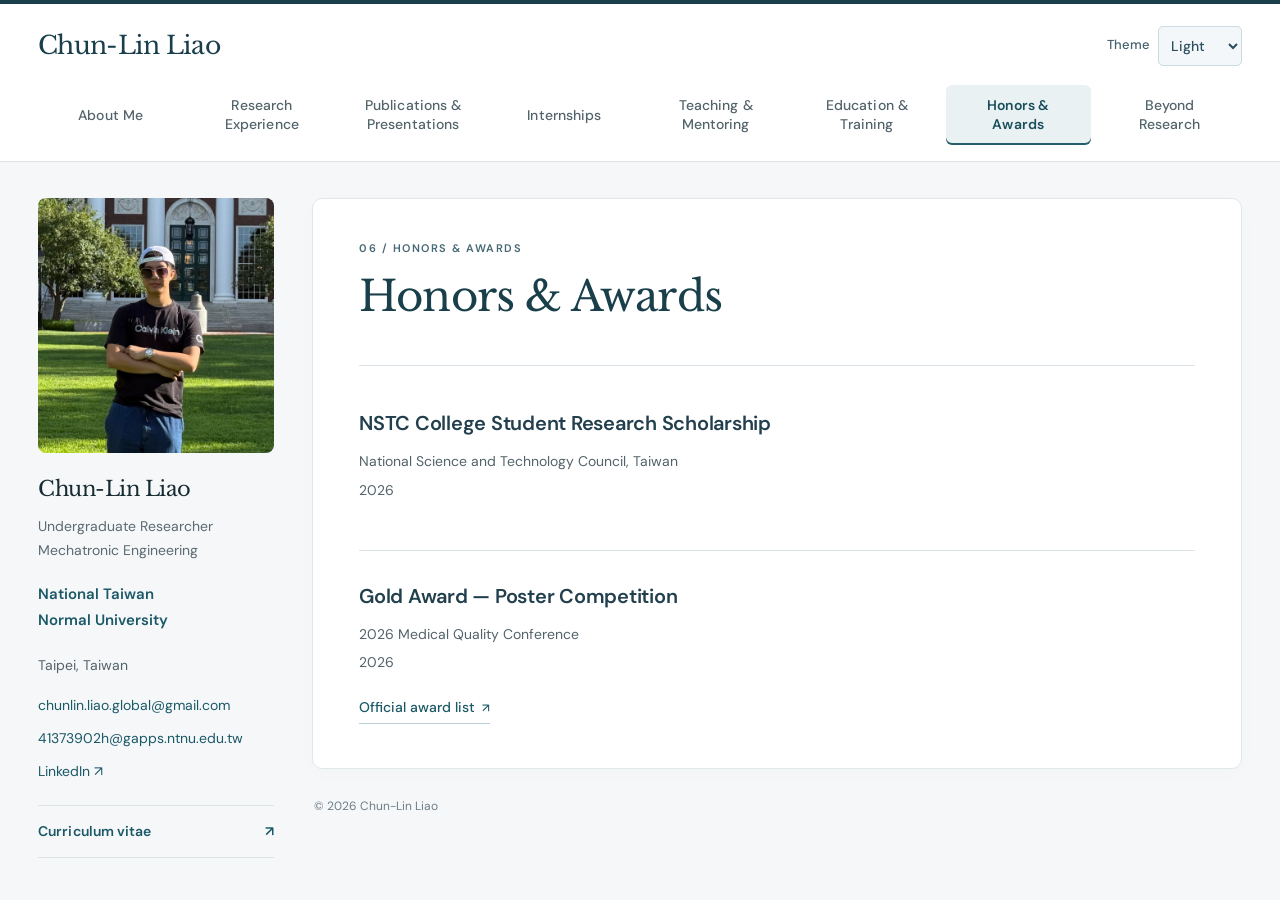
==== awards.html @ 283748c4 "Add four-photo Live Band gallery to Beyond Research" ====
<!doctype html><html lang="en"><head><meta charset="utf-8"><meta name="viewport" content="width=device-width, initial-scale=1"><meta name="description" content="Chun-Lin Liao — NTNU undergraduate researcher in trustworthy agentic AI, evidence-grounded decision systems, and Edge AI. Research, publications, teaching, and experience."><meta name="theme-color" content="#193f4a"><title>Honors & Awards | Chun-Lin Liao</title><link rel="icon" href="assets/favicon.svg" type="image/svg+xml"><link rel="stylesheet" href="assets/style.css"><link rel="stylesheet" href="assets/refinements.css"><link rel="stylesheet" href="assets/themes.css?v=6"><link rel="stylesheet" href="assets/navigation.css?v=9"><link rel="stylesheet" href="assets/polish.css?v=7"><script src="assets/theme.js?v=6"></script></head><body class="portfolio page-awards"><a class="skip-link" href="#main">Skip to content</a><header class="masthead"><div class="masthead-inner"><a class="wordmark" href="index.html">Chun-Lin Liao</a><button class="menu-toggle" type="button" aria-expanded="false" aria-controls="main-navigation">Menu <span aria-hidden="true">☰</span></button><nav id="main-navigation" aria-label="Main navigation"><a href="index.html">About Me</a><a href="research.html">Research<br>Experience</a><a href="papers.html">Publications &amp;<br>Presentations</a><a href="experience.html">Internships</a><a href="teaching.html">Teaching &amp;<br>Mentoring</a><a href="education.html">Education &amp;<br>Training</a><a href="awards.html" class="active" aria-current="page">Honors &amp;<br>Awards</a><a href="beyond-research.html">Beyond<br>Research</a></nav><label class="theme-control"><span>Theme</span><select aria-label="Color theme" data-theme-picker><option value="light">Light</option><option value="dark">Dark</option></select></label></div></header><div class="layout"><aside class="profile"><div class="portrait-frame"><img class="portrait" src="assets/profile.jpg" alt="Chun-Lin Liao outdoors in front of a university building" width="256" height="260"></div><div class="profile-text"><a class="profile-name" href="index.html">Chun-Lin Liao</a><p>Undergraduate Researcher<br>Mechatronic Engineering</p><p class="affiliation"><a href="https://en.ntnu.edu.tw/aboutus.php" target="_blank" rel="noopener noreferrer">National Taiwan<br>Normal University</a></p><div class="profile-meta"><span>Taipei, Taiwan</span></div><div class="profile-contact"><a href="mailto:chunlin.liao.global@gmail.com">chunlin.liao.global@gmail.com</a><a href="mailto:41373902h@gapps.ntnu.edu.tw">41373902h@gapps.ntnu.edu.tw</a><a href="https://www.linkedin.com/in/chun-lin-liao-755b65386/" target="_blank" rel="noopener noreferrer">LinkedIn ↗</a></div></div><a class="cv-link" href="cv.html" target="_blank">Curriculum vitae <span aria-hidden="true">↗</span></a></aside><main id="main"><div class="reading-pane"><section id="awards" class="topic-section"><div class="page-heading"><p class="eyebrow">06 / HONORS & AWARDS</p><h1>Honors & Awards</h1></div><article class="entry"><div class="entry-top"><h3>NSTC College Student Research Scholarship</h3></div><div class="meta"><span class="meta-line">National Science and Technology Council, Taiwan</span><span class="meta-line date-line">2026</span></div></article><article class="entry"><div class="entry-top"><h3>Gold Award — Poster Competition</h3></div><div class="meta"><span class="meta-line date-line">2026 Medical Quality Conference</span><span class="meta-line date-line">2026</span></div><div class="links"><a href="https://www.6sigmai.org/general-6-1" target="_blank" rel="noopener noreferrer">Official award list <span aria-hidden="true">↗</span></a></div></article></section></div><footer><span>© 2026 Chun-Lin Liao</span></footer></main></div><script src="assets/site.js?v=2"></script></body></html>
---- assets/style.css ----
@import url('https://fonts.googleapis.com/css2?family=DM+Sans:wght@400;500;600;700&family=Libre+Baskerville:wght@400;700&display=swap');
:root{--ink:#182c34;--muted:#53636a;--accent:#1b5967;--line:#dce4e7;--surface:#f2f6f7;--serif:'Libre Baskerville',Georgia,serif;--sans:'DM Sans',Arial,sans-serif}*{box-sizing:border-box}html{scroll-behavior:smooth;scroll-padding-top:105px}body{margin:0;background:#fff;color:var(--ink);font:16px/1.75 var(--sans)}a{color:var(--accent);text-decoration:none}a:hover{text-decoration:underline;text-underline-offset:4px}a:focus-visible,summary:focus-visible,button:focus-visible{outline:3px solid #bd682f;outline-offset:5px}p{margin:0 0 18px}strong{font-weight:600}.masthead{min-height:83px;display:flex;align-items:center;justify-content:space-between;gap:34px;padding:18px max(5vw,24px);border-top:5px solid #193f4a;border-bottom:1px solid var(--line);position:sticky;top:0;background:#fffffffa;z-index:10}.wordmark{font-weight:700;letter-spacing:1.5px;font-size:19px;color:var(--ink);white-space:nowrap}.wordmark span{color:#83999f;margin:0 6px}nav{display:flex;gap:25px;flex-wrap:wrap}nav a{font-size:14px;color:var(--muted);font-weight:500}nav a:hover,nav a.active{color:var(--accent);text-decoration:underline;text-underline-offset:8px}.layout{max-width:1320px;margin:auto;padding:57px 5vw 0;display:grid;grid-template-columns:245px minmax(0,1fr);gap:70px}.profile{align-self:start;position:sticky;top:119px}.portrait{display:block;width:100%;height:252px;object-fit:cover;object-position:46% 68%;border-radius:3px;margin-bottom:23px}.profile-name{font:700 23px/1.4 var(--serif);color:var(--ink)}.profile p{font-size:14px;line-height:1.7;margin:10px 0}.profile .affiliation{font-weight:600;font-size:15px;margin-top:20px}.profile-meta{font-size:13px;color:var(--muted);display:grid;gap:3px;margin:19px 0}.profile-contact{display:grid;gap:8px;font-size:12px;overflow-wrap:anywhere}.cv-link{display:flex;justify-content:space-between;border-top:1px solid var(--line);border-bottom:1px solid var(--line);padding:13px 0;margin-top:24px;font-size:14px;font-weight:600}.profile .updated{font-size:12px;color:#65767d;margin-top:18px}.intro{padding:7px 0 55px}.eyebrow{font-size:12px;font-weight:700;letter-spacing:2px;color:var(--accent);margin-bottom:20px}h1{font:400 clamp(36px,4vw,51px)/1.25 var(--serif);letter-spacing:-1.6px;margin:0 0 25px}.lead{font:400 clamp(22px,2.3vw,30px)/1.6 var(--serif);color:var(--accent);margin-bottom:26px}.intro>p:not(.lead):not(.eyebrow){max-width:790px;color:#3f535d}.topic-list{display:flex;gap:8px;flex-wrap:wrap;margin:25px 0 30px}.topic-list span{font-size:13px;border:1px solid #ccdadd;border-radius:3px;padding:4px 10px;color:#325562}.intro-links{display:flex;gap:25px;align-items:center;flex-wrap:wrap}.button{background:#193f4a;color:white;display:inline-flex;gap:22px;padding:11px 20px;border-radius:3px;font-size:14px}.button:hover{background:#245b68;text-decoration:none}.text-button{font-size:14px;font-weight:600}.section{border-top:1px solid var(--line);padding:37px 0 40px}.section-heading{display:flex;gap:17px;align-items:baseline;margin-bottom:26px}.section-heading>span{font-size:12px;color:#668088;letter-spacing:1px}.section-heading h2{font:400 26px/1.5 var(--serif);margin:0;letter-spacing:-.5px}.entry{padding:21px 0;border-bottom:1px solid #e8eef0}.entry:last-child{border:0;padding-bottom:0}.entry-top{display:flex;flex-direction:column;align-items:flex-start;gap:8px}.entry h3{font:600 18px/1.55 var(--sans);margin:0;max-width:850px}.entry .tag{order:-1;font-size:12px;font-weight:600;line-height:1.5;letter-spacing:.15px;color:#215d69;background:#eaf2f4;border-radius:3px;padding:3px 8px}.meta{font-size:14px;color:var(--muted);line-height:1.75;margin:10px 0 13px}.meta strong{color:#354c56}.entry p:last-child{margin-bottom:0}.entry ul{padding-left:20px;margin:13px 0 10px}.entry li{padding-left:3px;margin-bottom:10px;color:#3d515a}.links{display:flex;flex-wrap:wrap;gap:11px 24px;margin-top:17px;font-size:14px;font-weight:600}.links span{font-size:12px;margin-left:3px}.paper-note{font-size:14px;color:#596b73}.group-title{font-size:14px;font-weight:700;letter-spacing:.5px;text-transform:uppercase;color:var(--accent);margin:30px 0 4px}.group-title:first-of-type{margin-top:0}details{margin-top:14px;background:#f4f7f8;border-radius:3px;padding:11px 15px}summary{cursor:pointer;font-size:14px;font-weight:600;color:var(--accent)}details[open] summary{margin-bottom:14px}details ul{font-size:15px;line-height:1.8}.small-facts{font-size:14px;color:var(--accent)}.table-wrap{overflow-x:auto;margin-top:20px}table{border-collapse:collapse;width:100%;font-size:14px;line-height:1.6}caption{text-align:left;color:var(--muted);font-size:13px;margin-bottom:9px}th,td{text-align:left;padding:13px 14px;border-bottom:1px solid var(--line)}th{background:var(--surface);font-weight:600}td:first-child{color:var(--muted)}.skills{display:grid;grid-template-columns:1fr 1fr;gap:20px 28px;margin:22px 0 0}.skills dt{font-size:14px;font-weight:700}.skills dd{margin:6px 0 0;color:var(--muted);font-size:15px}.activities{list-style:none;padding:0}.activities li{display:grid;grid-template-columns:120px 1fr;gap:18px;padding:17px 0;border-bottom:1px solid var(--line)}.activity-date{font-size:13px;color:var(--muted)}.activities strong{font-size:15px}.activities p{font-size:14px;color:var(--muted);margin:4px 0 0}.contact-section{margin-top:10px;padding:30px;background:var(--surface);border-left:3px solid #215d69}.contact-section h2{font:400 25px var(--serif);margin:0 0 14px}.contact-section .eyebrow{margin-bottom:13px}.contact-links{display:flex;flex-direction:column;gap:7px;overflow-wrap:anywhere;font-size:15px}footer{display:flex;justify-content:space-between;gap:20px;padding:40px 0;font-size:12px;color:var(--muted)}.skip-link{position:absolute;top:-100px;left:15px;background:white;padding:10px;z-index:20}.skip-link:focus{top:10px}.cv-page{background:#eef2f4}.cv-toolbar{max-width:970px;margin:25px auto;display:flex;justify-content:space-between;padding:0 22px;gap:20px}.cv-toolbar button{background:#193f4a;color:white;border:0;border-radius:3px;padding:12px 18px;font:500 14px var(--sans);cursor:pointer}.cv-document{max-width:970px;margin:0 auto 50px;background:#fff;padding:55px 65px}.cv-contact{display:flex;flex-wrap:wrap;gap:4px 20px;font-size:14px;margin-bottom:28px}.cv-document>.section{padding:30px 0}.cv-document .section-heading>span{display:none}.cv-document .section-heading h2{font-size:24px}.cv-document .entry h3{font-size:17px}.cv-document h1{font-size:36px}.cv-document .entry{break-inside:avoid}.cv-document details{background:transparent;padding:0}.cv-document summary{display:none}
@media(min-width:1500px){.layout{padding-left:45px;padding-right:45px}}
@media(max-width:1100px){.layout{gap:38px;grid-template-columns:220px minmax(0,1fr)}nav{gap:14px}.masthead{padding:16px 4vw}.portrait{height:233px}}
@media(max-width:800px){.masthead{position:relative;display:block;padding:18px 22px}nav{margin-top:16px;gap:9px 19px}nav a{font-size:13px}.layout{display:block;padding:30px 23px 0}.profile{position:static;display:grid;grid-template-columns:150px 1fr;gap:0 23px;padding-bottom:28px;border-bottom:1px solid var(--line)}.portrait{width:150px;height:185px;margin:0}.profile-name{font-size:21px}.profile p{margin:7px 0}.profile .affiliation{margin-top:10px}.profile-meta{margin:10px 0}.profile-contact{font-size:12px}.cv-link{grid-column:1/-1;margin-top:20px}.profile .updated{grid-column:1/-1;margin:8px 0 0}.intro{padding:36px 0 38px}h1{font-size:38px}.lead{font-size:25px}.section{padding-top:27px}.section-heading h2{font-size:24px}.entry h3{font-size:17px}.activities li{grid-template-columns:100px 1fr;gap:12px}.skills{grid-template-columns:1fr}.contact-section{padding:24px}footer{flex-direction:column;gap:6px}.cv-document{padding:30px 22px}.cv-document h1{font-size:31px}.cv-toolbar{align-items:center;font-size:14px}}
@media(max-width:410px){.profile{grid-template-columns:115px 1fr;gap:0 16px}.portrait{width:115px;height:155px}.profile-name{font-size:18px}.profile-contact{font-size:12px}.profile-meta{font-size:12px}.layout{padding-left:18px;padding-right:18px}.activities li{grid-template-columns:1fr;gap:3px}.intro-links{gap:17px}.topic-list span{font-size:12px}.section-heading{gap:11px}.section-heading h2{font-size:22px}}
@media(prefers-reduced-motion:reduce){html{scroll-behavior:auto}}
@media print{@page{size:A4;margin:17mm}body,.cv-page{background:white;font:10pt/1.5 Arial,sans-serif;color:#111}.cv-toolbar,.masthead,.profile,.skip-link,.intro-links,summary{display:none!important}.layout{display:block;padding:0}.cv-document{max-width:none;margin:0;padding:0}.cv-document h1{font-size:25pt}.section{padding:16px 0!important}.section-heading{margin-bottom:8px}.section-heading h2{font-size:16pt!important}.entry{padding:11px 0;break-inside:avoid}.entry h3{font-size:11pt!important}.meta,.paper-note,.entry .tag,.links,.small-facts,.activities strong,.activities p,.skills dd,table,.cv-contact{font-size:9pt}.entry ul,details ul{font-size:10pt}details{padding:0;background:none}.entry li{margin-bottom:5px}.tag{background:none!important;padding:0!important}.group-title{font-size:10pt}.links{margin-top:6px}.section-heading,.group-title{break-after:avoid}footer{padding:15px 0}.contact-section{background:none}a{color:#164a60}.activities li{padding:8px 0}}
---- assets/refinements.css ----
/* Shared academic page system */
.portfolio{background:#f5f7f9;color:#233841}
.portfolio .masthead{border-top:4px solid #193f4a;padding:0 38px;background:#fff;min-height:94px}
.masthead-inner{max-width:1296px;width:100%;margin:auto;display:flex;justify-content:space-between;align-items:center;gap:34px}
.portfolio .wordmark{font:400 23px/1.4 var(--serif);letter-spacing:-.7px;color:#193f4a;padding:21px 0}
.portfolio nav{gap:5px;align-self:stretch;align-items:center}
.portfolio nav a{font-size:14px;padding:12px 11px;color:#52636a;border-radius:4px;white-space:nowrap;transition:background-color .15s,color .15s}
.portfolio nav a:hover{background:#f0f5f6;text-decoration:none;color:#193f4a}
.portfolio nav a.active{color:#194e5b;background:#eaf1f3;font-weight:700;box-shadow:inset 0 -2px #275e6c;text-decoration:none}
.portfolio .layout{display:grid;max-width:1372px;padding:46px 38px 0;grid-template-columns:236px minmax(0,1fr);gap:43px}
.portfolio .profile{display:block;top:130px;padding:0 0 24px}
.portfolio .portrait{width:100%;height:247px;border-radius:6px;margin-bottom:24px;box-shadow:0 3px 14px #193f4a12;border:1px solid #dbe4e7}
.portfolio .profile-name{font-size:21px;font-weight:400;letter-spacing:-.5px}
.portfolio .profile p{font-size:14px;color:#5a6b72;line-height:1.7}
.portfolio .profile .affiliation{color:#2e4a55;font-size:15px;font-weight:600}
.portfolio .profile-meta{margin:20px 0 16px;font-size:14px}
.portfolio .profile-contact{gap:9px;font-size:14px;line-height:1.6;overflow-wrap:anywhere}
.portfolio .cv-link{margin-top:22px;font-size:14px;letter-spacing:.1px}
.portfolio .profile .updated{font-size:12px;color:#6b7d84}
.reading-pane{background:#fff;border:1px solid #e0e7eb;border-radius:8px;padding:39px 44px 43px;box-shadow:0 5px 24px #193f4a04;min-height:400px}
.portfolio .intro{padding:0}
.portfolio .eyebrow{font-size:12px;letter-spacing:1.8px;color:#456774;margin-bottom:20px;font-weight:600}
.portfolio h1{font-size:clamp(32px,3.5vw,46px);line-height:1.35;letter-spacing:-1.5px;margin-bottom:24px;color:#193f4a}
.portfolio .lead{font-size:clamp(23px,2.25vw,30px);line-height:1.6;color:#416575;margin:5px 0 29px}
.portfolio .intro>p:not(.lead):not(.eyebrow){font-size:16px;line-height:1.9;color:#40565f;margin-bottom:22px}
.portfolio .topic-list{margin:27px 0 32px;gap:8px}
.portfolio .topic-list span{font-size:14px;line-height:1.6;padding:6px 11px;border-radius:4px;border:1px solid #d9e4e8;background:#f7fafb;color:#365c6a}
.portfolio .button{padding:12px 19px;border-radius:4px;font-weight:500}
.portfolio .intro-links{gap:23px}
.portfolio .contact-section{margin-top:24px;background:#ecf2f4;border:1px solid #dae5e9;border-left:3px solid #3b6c79;border-radius:5px;padding:25px 29px}
.portfolio .contact-section h2{font-size:24px;color:#244a59}
.portfolio .contact-section p:not(.eyebrow){font-size:15px;color:#566b74}
.portfolio .contact-links{font-size:14px;display:flex;flex-direction:row;flex-wrap:wrap;gap:9px 23px}
.page-heading{border-bottom:1px solid #dae3e7;padding-bottom:26px;margin-bottom:6px}
.page-heading h1{font-size:clamp(29px,3vw,39px);margin-bottom:0;line-height:1.4}
.page-heading .eyebrow{margin-bottom:14px}
.topic-section>.entry{padding:26px 0}
.topic-section>.entry:last-child{padding-bottom:0}
.portfolio .entry h3{font-size:19px;line-height:1.6;font-weight:600;letter-spacing:-.2px;color:#223f4d}
.portfolio .meta{font-size:14px;line-height:1.8;color:#657680;margin-top:10px;margin-bottom:14px}
.portfolio .entry p,.portfolio .entry li{line-height:1.85}
.portfolio .entry .tag{font-size:13px;background:#edf4f5;color:#2b6170;letter-spacing:.1px;padding:4px 9px;margin-bottom:3px}
.portfolio .group-title{font-size:13px;letter-spacing:1px;color:#4b7180;margin:31px 0 8px;padding-bottom:10px;border-bottom:1px solid #e1e9ec;line-height:1.7}
.portfolio details{margin-top:18px;padding:13px 17px;background:#f5f8fa;border:1px solid #e1e9ed;border-radius:5px}
.portfolio summary{font-size:14px;font-weight:500;line-height:1.7}
.portfolio details[open] summary{padding-bottom:12px;border-bottom:1px solid #e0e8ed}
.portfolio .links{gap:10px 19px}
.portfolio .links a{font-size:14px;font-weight:500;padding:4px 0;border-bottom:1px solid #bccfd6;line-height:1.6}
.portfolio .links a:hover{border-color:#193f4a;text-decoration:none}
.portfolio .table-wrap{border:1px solid #e0e8ed;border-radius:5px;overflow:auto}
.portfolio table{font-size:14px;min-width:450px}
.portfolio caption{padding:11px 14px;margin:0;font-size:13px;background:#f6f9fa}
.portfolio th{background:#edf3f5;color:#365664}
.portfolio th,.portfolio td{padding:12px 14px}
.portfolio tbody tr:last-child td{border:0}
.portfolio .skills{gap:14px;margin:19px 0 0}
.portfolio .skills>div{padding:17px 19px;border:1px solid #dfe8ec;border-radius:5px;background:#f7fafb}
.portfolio .skills dt{font-size:14px;color:#315967}
.portfolio .skills dd{font-size:15px;line-height:1.7}
.portfolio .activities li{padding:20px 0;grid-template-columns:110px 1fr}
.portfolio .activities strong{font-size:16px;font-weight:500;line-height:1.7}
.portfolio .activities p{line-height:1.8;margin-top:5px}
.portfolio footer{padding:27px 2px 35px;font-size:12px;color:#6d7e86;align-items:baseline}
@media(min-width:1450px){.portfolio .layout{padding-left:38px;padding-right:38px}}
@media(max-width:1200px){.portfolio .masthead{position:relative;padding:0 30px}.masthead-inner{display:block}.portfolio .wordmark{display:inline-block;padding:19px 0 8px}.portfolio nav{padding:0 0 16px;gap:6px}.portfolio nav a{padding:8px 13px}.portfolio .layout{padding:30px 30px 0;gap:30px;grid-template-columns:215px minmax(0,1fr)}.reading-pane{padding:31px}.portfolio .profile{top:30px}.portfolio .portrait{height:229px}.portfolio .profile-contact{font-size:14px}}
@media(max-width:850px){.portfolio .layout{grid-template-columns:185px minmax(0,1fr);gap:22px;padding:25px 24px 0}.portfolio .portrait{height:205px}.reading-pane{padding:27px}.portfolio .profile-name{font-size:20px}.portfolio .entry h3{font-size:18px}.portfolio footer{flex-direction:column;gap:5px}.portfolio .skills{grid-template-columns:1fr}}
@media(max-width:700px){.portfolio .masthead{padding:0 20px}.portfolio .wordmark{font-size:23px;padding:18px 0 10px}.portfolio nav{display:grid;grid-template-columns:repeat(4,minmax(0,1fr));gap:5px;padding-bottom:15px}.portfolio nav a{white-space:normal;text-align:center;font-size:14px;line-height:1.5;padding:9px 3px;height:100%;display:flex;align-items:center;justify-content:center}.portfolio .layout{display:flex;flex-direction:column;padding:23px 18px 0;gap:23px}.portfolio .profile{display:grid;grid-template-columns:115px minmax(0,1fr);gap:0 20px;width:100%;padding-bottom:0;border-bottom:0;position:static}.portfolio .portrait{width:115px;height:160px;margin:0;border-radius:5px}.portfolio .profile-name{font-size:22px}.portfolio .profile p{font-size:14px;margin:8px 0}.portfolio .profile .affiliation{margin:10px 0;font-size:14px}.portfolio .profile-meta{font-size:14px;margin:10px 0}.portfolio .profile-contact{grid-column:1/-1;font-size:14px;gap:7px}.portfolio .cv-link{grid-column:1/-1;margin-top:17px}.portfolio .profile .updated{grid-column:1/-1;font-size:12px;margin:6px 0 0}.reading-pane{padding:26px 23px;border-radius:6px;min-height:0}.portfolio .intro{padding:0}.portfolio h1{font-size:35px;letter-spacing:-1px}.portfolio .lead{font-size:24px;line-height:1.65}.portfolio .eyebrow{font-size:12px;letter-spacing:1.3px}.portfolio .intro>p:not(.lead):not(.eyebrow){font-size:16px;line-height:1.85}.portfolio .topic-list{gap:7px}.portfolio .topic-list span{font-size:13px}.portfolio .intro-links{gap:16px}.portfolio .contact-section{padding:23px;margin-top:20px}.portfolio .contact-links{flex-direction:column;gap:8px}.page-heading{padding-bottom:23px}.page-heading h1{font-size:30px}.portfolio .group-title{font-size:13px}.portfolio .entry h3{font-size:18px}.portfolio .entry li{padding-left:0}.portfolio details{padding:12px}.portfolio .activities li{grid-template-columns:1fr;gap:5px}.portfolio .activity-date{font-size:13px}.portfolio:not(.page-about) .profile{grid-template-columns:66px minmax(0,1fr);align-items:center;gap:0 15px}.portfolio:not(.page-about) .portrait{width:66px;height:80px}.portfolio:not(.page-about) .profile-name{font-size:21px}.portfolio:not(.page-about) .profile .affiliation,.portfolio:not(.page-about) .profile-meta,.portfolio:not(.page-about) .profile-contact,.portfolio:not(.page-about) .profile .updated{display:none}.portfolio:not(.page-about) .profile .cv-link{margin-top:12px;padding:9px 0}.portfolio:not(.page-about) .profile-text>p{font-size:13px;margin:5px 0}}
@media(max-width:380px){.portfolio .layout{padding-left:13px;padding-right:13px}.reading-pane{padding:23px 19px}.portfolio .profile{grid-template-columns:90px minmax(0,1fr);gap:0 14px}.portfolio .portrait{width:90px;height:145px}.portfolio .profile-name{font-size:20px}.portfolio .masthead{padding:0 14px}.portfolio nav a{font-size:13px}.portfolio h1{font-size:32px}}
@media print{.portfolio{background:#fff}.reading-pane{padding:0;border:0;box-shadow:none}.portfolio .layout{display:block;padding:0}.portfolio .page-heading h1{font-size:23pt}.portfolio .entry h3{font-size:12pt}.portfolio .contact-section{background:white}.portfolio .profile{display:none}}
---- assets/themes.css ----
.masthead-inner{display:grid;grid-template-columns:auto minmax(0,1fr) auto;gap:20px}
.masthead-inner nav{justify-content:center}
.theme-control{display:flex;align-items:center;gap:8px;justify-self:end;white-space:nowrap;font:500 13px/1.6 var(--sans);color:#45616e}
.theme-control select{font:500 14px var(--sans);min-width:84px;max-width:110px;padding:9px 8px;color:#2c4e5c;background:#f3f7f9;border:1px solid #cddbe2;border-radius:5px;cursor:pointer}
.theme-control select:focus-visible{outline:3px solid #bc7946;outline-offset:3px}
.cv-toolbar{align-items:center;flex-wrap:wrap}.cv-toolbar .theme-control{margin-left:auto}
html[data-theme="dark"]{color-scheme:dark;--ink:#e2ebf1;--muted:#aabcc7;--accent:#9ad2e3;--line:#354958;--surface:#233744}
html[data-theme="dark"] body,html[data-theme="dark"] .portfolio,html[data-theme="dark"] .cv-page{background:#101b24;color:#d9e5eb}
html[data-theme="dark"] .portfolio .masthead{background:#15232e;border-top-color:#70afc2;border-bottom-color:#344754}
html[data-theme="dark"] .reading-pane,html[data-theme="dark"] .cv-document{background:#182936;border-color:#314754;box-shadow:0 5px 24px #00000012}
html[data-theme="dark"] .portfolio .wordmark,html[data-theme="dark"] .profile-name,html[data-theme="dark"] .portfolio h1,html[data-theme="dark"] .portfolio .entry h3,html[data-theme="dark"] .portfolio .section-heading h2,html[data-theme="dark"] .portfolio .contact-section h2{color:#e2edf2}
html[data-theme="dark"] .portfolio .lead,html[data-theme="dark"] .portfolio .eyebrow,html[data-theme="dark"] .portfolio .skills dt,html[data-theme="dark"] .portfolio .group-title{color:#a5d0dd}
html[data-theme="dark"] .portfolio .intro>p:not(.lead):not(.eyebrow),html[data-theme="dark"] .portfolio .entry li,html[data-theme="dark"] .portfolio .profile p,html[data-theme="dark"] .portfolio .profile .affiliation,html[data-theme="dark"] .meta strong{color:#c6d6df}
html[data-theme="dark"] .portfolio .meta,html[data-theme="dark"] .portfolio .contact-section p:not(.eyebrow),html[data-theme="dark"] .portfolio footer,html[data-theme="dark"] .portfolio .profile .updated,html[data-theme="dark"] .paper-note{color:#adbfca}
html[data-theme="dark"] .portfolio nav a{color:#bacbd4}
html[data-theme="dark"] .portfolio nav a:hover,html[data-theme="dark"] .portfolio nav a.active{background:#294351;color:#cae8f0;box-shadow:inset 0 -2px #86c0d2}
html[data-theme="dark"] .portfolio .contact-section,html[data-theme="dark"] .portfolio .skills>div,html[data-theme="dark"] .portfolio details,html[data-theme="dark"] .portfolio .topic-list span{background:#203745;border-color:#3c5564;color:#c8e0e9}
html[data-theme="dark"] .portfolio .entry .tag,html[data-theme="dark"] .portfolio th,html[data-theme="dark"] .portfolio caption{background:#253e4d;color:#c8e3ec}
html[data-theme="dark"] .page-heading,html[data-theme="dark"] .portfolio .entry,html[data-theme="dark"] .portfolio .group-title,html[data-theme="dark"] .portfolio details[open] summary,html[data-theme="dark"] .portfolio .table-wrap,html[data-theme="dark"] .portfolio .portrait{border-color:#364d5c}
html[data-theme="dark"] .theme-control{color:#bed2dc}
html[data-theme="dark"] .theme-control select{background:#243b4b;color:#dceaf0;border-color:#4c6677}
html[data-theme="dark"] .button,html[data-theme="dark"] .cv-toolbar button{background:#b3dce7;color:#133243}
html[data-theme="dark"] .button:hover{background:#d0e9f0}
html[data-theme="dark"] .skip-link{background:#1b303e;color:#d5eaf2}
html[data-theme="dark"] .cv-document details{background:transparent}
html[data-theme="dark"] .cv-document li,html[data-theme="dark"] .cv-document .skills dd,html[data-theme="dark"] .cv-document .activities p,html[data-theme="dark"] .cv-document .small-facts{color:#c6d6df}
html[data-theme="dark"] .cv-document th{background:#253e4d;color:#c8e3ec}
html[data-theme="dark"] .cv-document .entry .tag{background:#253e4d;color:#c8e3ec}
@media(max-width:1300px){.portfolio .masthead{position:relative}.masthead-inner{grid-template-columns:minmax(0,1fr) auto}.portfolio .wordmark{padding:17px 0 6px}.masthead-inner .theme-control{grid-column:2;grid-row:1;margin-top:8px}.masthead-inner nav{grid-column:1/-1;grid-row:2;padding:0 0 14px;justify-content:flex-start}.masthead-inner{gap:4px 20px}}
@media(max-width:700px){.masthead-inner .theme-control{gap:5px}.theme-control select{font-size:14px;padding:8px 4px;min-width:76px}.portfolio .wordmark{font-size:21px;padding-bottom:8px}.theme-control>span{font-size:12px}.masthead-inner{gap:5px 12px}.masthead-inner nav{justify-content:stretch}.cv-toolbar{gap:14px}}
@media(max-width:380px){.portfolio .wordmark{font-size:19px}.masthead-inner .theme-control>span{position:absolute;width:1px;height:1px;overflow:hidden;clip-path:inset(50%)}.theme-control select{min-width:75px}}
@media print{html[data-theme]{color-scheme:light!important;--ink:#111;--muted:#444;--accent:#164a60;--line:#ddd;--surface:#fff}.theme-control{display:none!important}html[data-theme] body,html[data-theme] .cv-page,html[data-theme] .cv-document,html[data-theme] .reading-pane,html[data-theme] .cv-document details{background:white!important;color:#111!important;box-shadow:none!important}html[data-theme] .cv-document h1,html[data-theme] .cv-document h2,html[data-theme] .cv-document h3,html[data-theme] .cv-document p,html[data-theme] .cv-document li,html[data-theme] .cv-document .meta,html[data-theme] .cv-document .meta strong{color:#111!important}html[data-theme] .cv-document .tag,html[data-theme] .cv-document th{background:#f3f3f3!important;color:#111!important}}
---- assets/navigation.css ----
/* Eight balanced topics share the full navigation row. */
.portfolio .masthead{position:relative;padding:0 38px}
.portfolio .masthead-inner{display:grid;grid-template-columns:minmax(0,1fr) auto;gap:8px 24px;align-items:center}
.portfolio .masthead-inner .wordmark{grid-column:1;grid-row:1;justify-self:start;padding:21px 0 9px;margin:0}
.portfolio .masthead-inner .theme-control{grid-column:2;grid-row:1;justify-self:end;margin:10px 0 0}
.portfolio .masthead-inner nav{grid-column:1/-1;grid-row:2;display:grid;grid-template-columns:repeat(8,minmax(0,1fr));width:100%;gap:8px;padding:0 0 16px;align-items:stretch;justify-content:stretch}
.portfolio .masthead-inner nav a{display:flex;align-items:center;justify-content:center;text-align:center;min-height:48px;height:100%;padding:10px 6px;margin:0;font-size:14px;line-height:1.5;letter-spacing:0;white-space:normal;border-radius:5px;font-weight:500}
.portfolio .masthead-inner nav a.active{font-weight:600}
@media(min-width:1100px){.portfolio .masthead-inner nav a{font-size:15px;min-height:50px}}
@media(max-width:900px){.portfolio .masthead{padding:0 24px}.portfolio .masthead-inner nav{gap:5px}.portfolio .masthead-inner nav a{font-size:14px;padding:9px 4px}}
@media(max-width:1050px){.portfolio .masthead{padding:0 20px}.portfolio .masthead-inner{gap:9px 15px}.portfolio .masthead-inner nav{grid-template-columns:repeat(4,minmax(0,1fr));grid-auto-rows:minmax(58px,auto);gap:6px;padding-bottom:16px}.portfolio .masthead-inner nav a{min-height:48px;font-size:14px;padding:8px 5px}.portfolio .masthead-inner .wordmark{padding:19px 0 6px}}
@media(max-width:380px){.portfolio .masthead{padding:0 14px}.portfolio .masthead-inner nav{gap:4px}.portfolio .masthead-inner nav a{font-size:13px;min-height:46px;padding:7px 3px}}
@media print{.portfolio .masthead{display:none}}

@media(max-width:600px){.portfolio .masthead-inner nav{grid-template-columns:repeat(2,minmax(0,1fr));grid-auto-rows:minmax(52px,auto)}.portfolio .masthead-inner nav a{font-size:14px;min-height:52px}}
---- assets/polish.css ----
/* Quiet typography and consistent rhythm across the academic portfolio. */
.portfolio .masthead-inner nav{margin-top:0;gap:6px}
.portfolio .masthead-inner nav a{min-height:60px;flex-direction:column;line-height:1.35;padding:10px 6px;font-size:14px;border-radius:6px}
.portfolio .masthead-inner .wordmark{padding-top:24px;padding-bottom:14px;font-size:25px}
.portfolio .layout{padding-top:36px;gap:38px}
.portfolio .reading-pane{padding:40px 46px 44px;border-radius:10px}
.portfolio h1{letter-spacing:-1.1px;margin-bottom:16px}
.portfolio .lead{font-size:clamp(23px,2.2vw,29px);line-height:1.5;margin-bottom:32px}
.portfolio .about-label{font:600 13px/1.5 var(--sans);letter-spacing:1.1px;text-transform:uppercase;color:var(--accent);margin:28px 0 10px}
.portfolio .intro>p:not(.lead):not(.eyebrow){line-height:1.8;margin-bottom:0;max-width:72ch}
.portfolio .intro>p + .about-label{padding-top:24px;border-top:1px solid var(--line);margin-top:24px}
.portfolio .page-heading{padding-bottom:24px;margin-bottom:12px}
.portfolio .page-heading .eyebrow{font-size:11px;letter-spacing:1.5px;margin-bottom:10px}
.portfolio .entry{padding:30px 0;border-bottom-color:var(--line)}
.portfolio .entry-top{gap:12px}
.portfolio .entry h3{font-size:20px;line-height:1.5;letter-spacing:-.25px;text-wrap:pretty}
.portfolio .entry .tag{font-size:12px;padding:5px 10px;border-radius:4px}
.portfolio .meta{line-height:1.7;margin:12px 0 16px}
.portfolio .entry p,.portfolio .entry li{line-height:1.75}
.portfolio .group-title{margin-top:34px;margin-bottom:0;font-size:12px;letter-spacing:1.1px}
.portfolio details{margin-top:20px;padding:14px 17px}
.portfolio details[open] summary{margin-bottom:18px}
.portfolio .topic-list{margin:28px 0}
.portfolio .portrait{object-position:46% 68%;border-radius:8px}
.portfolio .contact-section{margin-top:22px;padding:25px 30px}
.portfolio .profile-contact a{line-height:1.7}
@media(max-width:1100px){.portfolio .reading-pane{padding:32px}.portfolio .layout{gap:28px}.portfolio .entry h3{font-size:19px}}
@media(max-width:700px){.portfolio .layout{padding-top:24px;gap:24px}.portfolio .reading-pane{padding:27px 23px}.portfolio .masthead-inner .wordmark{font-size:22px;padding-top:19px;padding-bottom:10px}.portfolio .entry{padding:25px 0}.portfolio .about-label{font-size:12px}.portfolio .entry h3{font-size:18px}.portfolio .contact-section{padding:23px}.portfolio .lead{font-size:24px}}
@media(prefers-reduced-motion:reduce){*,*::before,*::after{transition:none!important;animation:none!important;scroll-behavior:auto!important}}
@media print{.portfolio .reading-pane{padding:0}.portfolio .about-label{break-after:avoid}.portfolio .entry{padding:12px 0}}

.portfolio .intro>p:not(.lead) + p{margin-top:18px}
/* Portrait framing preserves the original photograph. */
.portfolio .portrait-frame{position:relative;overflow:hidden;width:100%;aspect-ratio:1 / 1.08;border-radius:8px;margin-bottom:22px;background:var(--surface)}
.portfolio .portrait-frame .portrait{position:absolute;width:350%;max-width:none;height:auto;left:-110%;top:-90%;margin:0;border:0;border-radius:0;box-shadow:none}
.portfolio .menu-toggle{display:none}
.portfolio .about-label{font-family:var(--serif);font-size:19px;font-weight:400;text-transform:none;letter-spacing:-.2px;line-height:1.5;margin-bottom:14px}
.portfolio .page-heading h1{font-size:clamp(30px,3.2vw,42px);letter-spacing:-.8px;text-wrap:balance}
.portfolio .group-title{font-size:14px;letter-spacing:.35px;text-transform:none;font-weight:600}
.portfolio .masthead-inner nav a{font-weight:500;letter-spacing:.1px}
@media(max-width:700px){
 .portfolio .portrait-frame{width:115px;aspect-ratio:1 / 1.08;margin:0}
 .portfolio:not(.page-about) .portrait-frame{width:66px}
 .portfolio .about-label{font-size:18px}
 .portfolio .masthead-inner .menu-toggle{display:flex;align-items:center;justify-content:space-between;grid-column:1/-1;grid-row:2;width:100%;padding:10px 12px;margin:0 0 12px;border:1px solid var(--line);border-radius:5px;background:var(--surface);color:var(--ink);font:500 14px var(--sans);cursor:pointer}
 .portfolio .masthead-inner nav{display:none;grid-row:3;grid-template-columns:repeat(2,minmax(0,1fr))}
 .portfolio .masthead-inner .menu-toggle[aria-expanded="true"] + nav{display:grid}
 .portfolio .masthead-inner .theme-control{grid-row:1}
 .portfolio .profile .profile-meta{margin:8px 0}
}
@media(max-width:380px){.portfolio .portrait-frame{width:90px}.portfolio:not(.page-about) .portrait-frame{width:66px}}
@media print{.menu-toggle{display:none!important}}

/* Research follows the open, separated entries used by Internships. */
.portfolio .research-entry{margin:0;padding:30px 0;border:0;border-bottom:1px solid var(--line);border-radius:0;background:transparent}
.portfolio .research-entry:last-child{border-bottom:0;padding-bottom:0}
.research-entry-header{display:flex;align-items:center;justify-content:space-between;gap:12px;margin-bottom:12px}
.portfolio .research-role{font:700 19px/1.45 var(--sans);color:var(--accent);margin:0!important;letter-spacing:.1px}
.portfolio .research-entry-header .tag{order:0;flex-shrink:0;margin:0;font-size:12px}
.portfolio .research-entry .entry-top h3{font:600 20px/1.5 var(--sans);letter-spacing:-.25px;color:var(--ink)}
.portfolio .research-facts{display:grid;gap:5px;padding:0;margin:12px 0 17px;border:0;font-size:14px;line-height:1.7;color:var(--muted)}
.portfolio .research-fact:first-child{font-weight:600}
.portfolio .research-description{font-size:16px;color:var(--ink)}
.portfolio .research-description p{margin:0;line-height:1.75}
html[data-theme="dark"] .portfolio .research-role{color:var(--accent)}
html[data-theme="dark"] .portfolio .research-entry .entry-top h3{color:var(--ink)}
.cv-page .research-role{font-weight:700;margin:0;color:var(--accent)}
.cv-page .research-facts{display:grid;gap:3px}
@media(max-width:700px){.portfolio .research-entry{padding:25px 0}.research-entry-header{align-items:flex-start;flex-wrap:wrap;gap:9px}.portfolio .research-role{font-size:18px}.portfolio .research-entry .entry-top h3{font-size:18px}.portfolio .research-facts{font-size:14px}}
@media print{.research-entry-header{margin-bottom:8px}.research-role{font-size:11pt}.research-entry{break-inside:avoid}.research-facts{font-size:9pt}}

.research-description p + p{margin-top:14px!important}

/* Shared type scale and metadata rhythm, used across every topic. */
.portfolio{--page-title-size:42px;--entry-title-size:20px;--section-title-size:18px;--metadata-size:14px}
.portfolio h1,.portfolio .page-heading h1{font:400 var(--page-title-size)/1.35 var(--serif);letter-spacing:-.8px}
.portfolio .entry h3,.portfolio .research-entry .entry-top h3{font:600 var(--entry-title-size)/1.5 var(--sans);letter-spacing:-.25px}
.portfolio .about-label,.portfolio .group-title{font:600 var(--section-title-size)/1.5 var(--sans);letter-spacing:0;text-transform:none;color:var(--accent)}
.portfolio .meta,.portfolio .research-facts{display:grid;gap:5px;font:400 var(--metadata-size)/1.7 var(--sans);color:var(--muted);margin:12px 0 17px;padding:0;border:0}
.meta-line{display:block}
.portfolio .meta .date-line,.portfolio .activity-date{font:400 var(--metadata-size)/1.7 var(--sans);color:var(--muted);font-variant-numeric:tabular-nums;letter-spacing:0}
.portfolio .entry .tag,.portfolio .research-entry-header .tag{font:600 12px/1.5 var(--sans);padding:5px 10px;border-radius:4px;letter-spacing:.1px}
.portfolio .entry p,.portfolio .entry li,.portfolio .research-description p{line-height:1.75}
.portfolio .entry .paper-note,.portfolio .entry .small-facts{font-size:var(--metadata-size)}
.portfolio .research-entry-header{margin-bottom:12px}
.portfolio .entry .meta strong{font-weight:600;color:var(--ink)}
.portfolio main{min-width:0}
.portfolio .entry h3,.portfolio .meta-line{overflow-wrap:break-word}
.cv-page .meta,.cv-page .research-facts{font:400 14px/1.7 var(--sans);color:var(--muted);display:grid;gap:5px}
@media(max-width:700px){.portfolio{--page-title-size:32px;--entry-title-size:18px;--section-title-size:17px;--metadata-size:14px}.portfolio .reading-pane{padding:25px 21px}}
@media print{.cv-page .meta,.cv-page .research-facts{font:400 9pt/1.5 Arial,sans-serif}.portfolio{--page-title-size:23pt;--entry-title-size:12pt;--section-title-size:11pt;--metadata-size:9pt}}

.cv-page .date-line,.cv-page .activity-date{font:400 14px/1.7 var(--sans);color:var(--muted);font-variant-numeric:tabular-nums}
@media print{.cv-page .date-line,.cv-page .activity-date{font:400 9pt/1.5 Arial,sans-serif}}

/* Original concert photographs retain their full aspect ratios. */
.band-gallery-section{margin-top:34px;padding-top:8px;border-top:1px solid var(--line)}
.band-gallery{columns:2;column-gap:16px;margin-top:20px}
.band-photo{display:block;break-inside:avoid;margin:0 0 16px;overflow:hidden;border-radius:5px;background:var(--surface)}
.band-photo img{display:block;width:100%;height:auto}
.band-photo:focus-visible{outline:3px solid var(--accent);outline-offset:4px}
@media(max-width:600px){.band-gallery{columns:1}}
@media print{.band-gallery{columns:2}.band-gallery-section{break-before:page}}
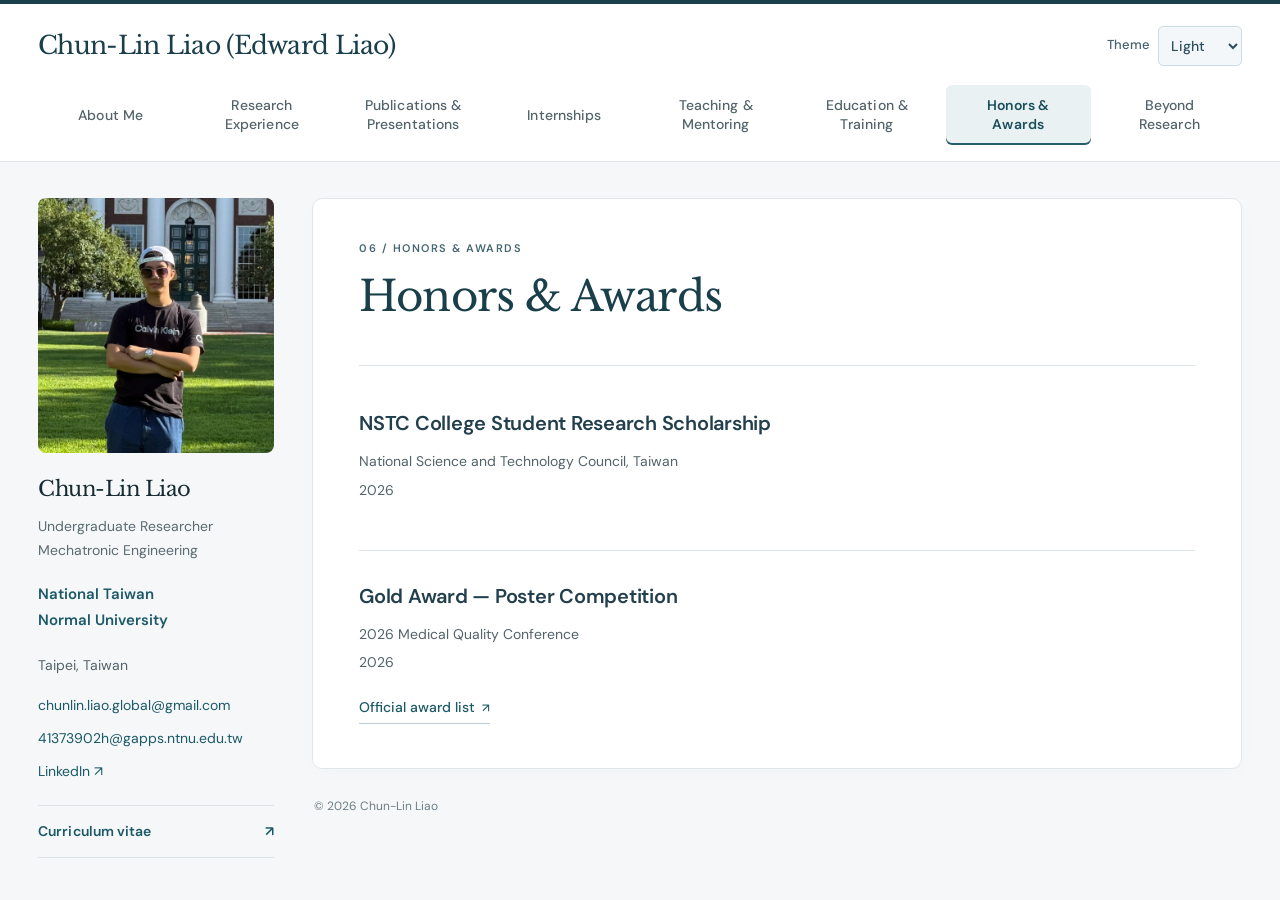
==== commit 9c9a4198: "Add Edward Liao to the site header name" ====
--- a/awards.html
+++ b/awards.html
@@ -1 +1 @@
-<!doctype html><html lang="en"><head><meta charset="utf-8"><meta name="viewport" content="width=device-width, initial-scale=1"><meta name="description" content="Chun-Lin Liao — NTNU undergraduate researcher in trustworthy agentic AI, evidence-grounded decision systems, and Edge AI. Research, publications, teaching, and experience."><meta name="theme-color" content="#193f4a"><title>Honors & Awards | Chun-Lin Liao</title><link rel="icon" href="assets/favicon.svg" type="image/svg+xml"><link rel="stylesheet" href="assets/style.css"><link rel="stylesheet" href="assets/refinements.css"><link rel="stylesheet" href="assets/themes.css?v=6"><link rel="stylesheet" href="assets/navigation.css?v=9"><link rel="stylesheet" href="assets/polish.css?v=7"><script src="assets/theme.js?v=6"></script></head><body class="portfolio page-awards"><a class="skip-link" href="#main">Skip to content</a><header class="masthead"><div class="masthead-inner"><a class="wordmark" href="index.html">Chun-Lin Liao</a><button class="menu-toggle" type="button" aria-expanded="false" aria-controls="main-navigation">Menu <span aria-hidden="true">☰</span></button><nav id="main-navigation" aria-label="Main navigation"><a href="index.html">About Me</a><a href="research.html">Research<br>Experience</a><a href="papers.html">Publications &amp;<br>Presentations</a><a href="experience.html">Internships</a><a href="teaching.html">Teaching &amp;<br>Mentoring</a><a href="education.html">Education &amp;<br>Training</a><a href="awards.html" class="active" aria-current="page">Honors &amp;<br>Awards</a><a href="beyond-research.html">Beyond<br>Research</a></nav><label class="theme-control"><span>Theme</span><select aria-label="Color theme" data-theme-picker><option value="light">Light</option><option value="dark">Dark</option></select></label></div></header><div class="layout"><aside class="profile"><div class="portrait-frame"><img class="portrait" src="assets/profile.jpg" alt="Chun-Lin Liao outdoors in front of a university building" width="256" height="260"></div><div class="profile-text"><a class="profile-name" href="index.html">Chun-Lin Liao</a><p>Undergraduate Researcher<br>Mechatronic Engineering</p><p class="affiliation"><a href="https://en.ntnu.edu.tw/aboutus.php" target="_blank" rel="noopener noreferrer">National Taiwan<br>Normal University</a></p><div class="profile-meta"><span>Taipei, Taiwan</span></div><div class="profile-contact"><a href="mailto:chunlin.liao.global@gmail.com">chunlin.liao.global@gmail.com</a><a href="mailto:41373902h@gapps.ntnu.edu.tw">41373902h@gapps.ntnu.edu.tw</a><a href="https://www.linkedin.com/in/chun-lin-liao-755b65386/" target="_blank" rel="noopener noreferrer">LinkedIn ↗</a></div></div><a class="cv-link" href="cv.html" target="_blank">Curriculum vitae <span aria-hidden="true">↗</span></a></aside><main id="main"><div class="reading-pane"><section id="awards" class="topic-section"><div class="page-heading"><p class="eyebrow">06 / HONORS & AWARDS</p><h1>Honors & Awards</h1></div><article class="entry"><div class="entry-top"><h3>NSTC College Student Research Scholarship</h3></div><div class="meta"><span class="meta-line">National Science and Technology Council, Taiwan</span><span class="meta-line date-line">2026</span></div></article><article class="entry"><div class="entry-top"><h3>Gold Award — Poster Competition</h3></div><div class="meta"><span class="meta-line date-line">2026 Medical Quality Conference</span><span class="meta-line date-line">2026</span></div><div class="links"><a href="https://www.6sigmai.org/general-6-1" target="_blank" rel="noopener noreferrer">Official award list <span aria-hidden="true">↗</span></a></div></article></section></div><footer><span>© 2026 Chun-Lin Liao</span></footer></main></div><script src="assets/site.js?v=2"></script></body></html>+<!doctype html><html lang="en"><head><meta charset="utf-8"><meta name="viewport" content="width=device-width, initial-scale=1"><meta name="description" content="Chun-Lin Liao — NTNU undergraduate researcher in trustworthy agentic AI, evidence-grounded decision systems, and Edge AI. Research, publications, teaching, and experience."><meta name="theme-color" content="#193f4a"><title>Honors & Awards | Chun-Lin Liao</title><link rel="icon" href="assets/favicon.svg" type="image/svg+xml"><link rel="stylesheet" href="assets/style.css"><link rel="stylesheet" href="assets/refinements.css"><link rel="stylesheet" href="assets/themes.css?v=6"><link rel="stylesheet" href="assets/navigation.css?v=9"><link rel="stylesheet" href="assets/polish.css?v=9"><script src="assets/theme.js?v=6"></script></head><body class="portfolio page-awards"><a class="skip-link" href="#main">Skip to content</a><header class="masthead"><div class="masthead-inner"><a class="wordmark" href="index.html">Chun-Lin Liao (Edward Liao)</a><button class="menu-toggle" type="button" aria-expanded="false" aria-controls="main-navigation">Menu <span aria-hidden="true">☰</span></button><nav id="main-navigation" aria-label="Main navigation"><a href="index.html">About Me</a><a href="research.html">Research<br>Experience</a><a href="papers.html">Publications &amp;<br>Presentations</a><a href="experience.html">Internships</a><a href="teaching.html">Teaching &amp;<br>Mentoring</a><a href="education.html">Education &amp;<br>Training</a><a href="awards.html" class="active" aria-current="page">Honors &amp;<br>Awards</a><a href="beyond-research.html">Beyond<br>Research</a></nav><label class="theme-control"><span>Theme</span><select aria-label="Color theme" data-theme-picker><option value="light">Light</option><option value="dark">Dark</option></select></label></div></header><div class="layout"><aside class="profile"><div class="portrait-frame"><img class="portrait" src="assets/profile.jpg" alt="Chun-Lin Liao outdoors in front of a university building" width="256" height="260"></div><div class="profile-text"><a class="profile-name" href="index.html">Chun-Lin Liao</a><p>Undergraduate Researcher<br>Mechatronic Engineering</p><p class="affiliation"><a href="https://en.ntnu.edu.tw/aboutus.php" target="_blank" rel="noopener noreferrer">National Taiwan<br>Normal University</a></p><div class="profile-meta"><span>Taipei, Taiwan</span></div><div class="profile-contact"><a href="mailto:chunlin.liao.global@gmail.com">chunlin.liao.global@gmail.com</a><a href="mailto:41373902h@gapps.ntnu.edu.tw">41373902h@gapps.ntnu.edu.tw</a><a href="https://www.linkedin.com/in/chun-lin-liao-755b65386/" target="_blank" rel="noopener noreferrer">LinkedIn ↗</a></div></div><a class="cv-link" href="cv.html" target="_blank">Curriculum vitae <span aria-hidden="true">↗</span></a></aside><main id="main"><div class="reading-pane"><section id="awards" class="topic-section"><div class="page-heading"><p class="eyebrow">06 / HONORS & AWARDS</p><h1>Honors & Awards</h1></div><article class="entry"><div class="entry-top"><h3>NSTC College Student Research Scholarship</h3></div><div class="meta"><span class="meta-line">National Science and Technology Council, Taiwan</span><span class="meta-line date-line">2026</span></div></article><article class="entry"><div class="entry-top"><h3>Gold Award — Poster Competition</h3></div><div class="meta"><span class="meta-line date-line">2026 Medical Quality Conference</span><span class="meta-line date-line">2026</span></div><div class="links"><a href="https://www.6sigmai.org/general-6-1" target="_blank" rel="noopener noreferrer">Official award list <span aria-hidden="true">↗</span></a></div></article></section></div><footer><span>© 2026 Chun-Lin Liao</span></footer></main></div><script src="assets/site.js?v=3"></script></body></html>
--- a/assets/polish.css
+++ b/assets/polish.css
@@ -93,11 +93,32 @@
 .cv-page .date-line,.cv-page .activity-date{font:400 14px/1.7 var(--sans);color:var(--muted);font-variant-numeric:tabular-nums}
 @media print{.cv-page .date-line,.cv-page .activity-date{font:400 9pt/1.5 Arial,sans-serif}}
 
-/* Original concert photographs retain their full aspect ratios. */
+/* A lightly overlapping concert contact sheet with consistent frames. */
 .band-gallery-section{margin-top:34px;padding-top:8px;border-top:1px solid var(--line)}
-.band-gallery{columns:2;column-gap:16px;margin-top:20px}
-.band-photo{display:block;break-inside:avoid;margin:0 0 16px;overflow:hidden;border-radius:5px;background:var(--surface)}
-.band-photo img{display:block;width:100%;height:auto}
-.band-photo:focus-visible{outline:3px solid var(--accent);outline-offset:4px}
-@media(max-width:600px){.band-gallery{columns:1}}
-@media print{.band-gallery{columns:2}.band-gallery-section{break-before:page}}
+.band-gallery{display:grid;grid-template-columns:repeat(2,minmax(0,1fr));gap:0 4px;padding:30px 16px 26px;margin-top:12px;isolation:isolate}
+.band-photo{position:relative;display:block;aspect-ratio:4/3;padding:7px;margin:0;background:var(--surface);border:1px solid var(--line);border-radius:4px;box-shadow:0 8px 20px #0003;transform:rotate(-3deg);transition:transform .22s ease,box-shadow .22s ease;z-index:1;cursor:zoom-in}
+.band-photo:nth-child(2){transform:translate(-5px,18px) rotate(3deg)}
+.band-photo:nth-child(3){transform:translate(5px,-4px) rotate(2deg)}
+.band-photo:nth-child(4){transform:translate(-5px,12px) rotate(-3deg)}
+.band-photo img{display:block;width:100%;height:100%;object-fit:cover;border-radius:2px}
+.band-photo:nth-child(2) img{object-position:50% 36%}
+.band-photo::after{content:'↗';position:absolute;right:14px;bottom:14px;display:grid;place-items:center;width:30px;height:30px;border-radius:50%;background:#10202acc;color:white;font:16px var(--sans)}
+.band-photo:focus-visible{outline:3px solid var(--accent);outline-offset:5px;z-index:4;transform:translateY(-5px) rotate(0)}
+@media(hover:hover){.band-photo:hover{z-index:4;transform:translateY(-7px) rotate(0) scale(1.025);box-shadow:0 16px 32px #0004}}
+.band-viewing{overflow:hidden}
+.band-lightbox{padding:20px;width:min(1100px,94vw);max-width:94vw;max-height:94dvh;border:1px solid var(--line);border-radius:8px;background:var(--surface);color:var(--ink);box-shadow:0 24px 90px #0008}
+.band-lightbox::backdrop{background:#06111be6}
+.band-viewer{display:flex;flex-direction:column;gap:14px}
+.band-full{display:block;width:100%;height:min(68dvh,720px);object-fit:contain}
+.band-lightbox button{font:600 14px/1.5 var(--sans);color:var(--ink);background:transparent;border:1px solid var(--line);border-radius:4px;min-height:44px;padding:8px 14px;cursor:pointer}
+.band-close{align-self:flex-end}
+.band-controls{display:flex;justify-content:space-between;align-items:center;gap:8px}
+.band-count{font:500 14px var(--sans);font-variant-numeric:tabular-nums}
+.band-lightbox[open]{animation:band-reveal .18s ease-out}
+@keyframes band-reveal{from{opacity:0;transform:translateY(8px)}to{opacity:1;transform:translateY(0)}}
+@media(max-width:600px){.band-gallery{grid-template-columns:1fr;padding:14px 7px 25px;gap:14px}.band-photo{transform:rotate(-2deg)}.band-photo:nth-child(2n){transform:rotate(2deg)}.band-photo:nth-child(3){transform:rotate(-2deg)}.band-lightbox{padding:12px}.band-full{height:62dvh}.band-lightbox button{padding:8px 10px}}
+@media(prefers-reduced-motion:reduce){.band-photo,.band-lightbox[open]{animation:none!important;transition:none!important}}
+@media print{.band-gallery{gap:12px;padding:0}.band-photo:nth-child(n){transform:none;box-shadow:none}.band-photo::after,.band-lightbox{display:none!important}}
+
+/* Allow the expanded name to wrap beside the theme selector on small screens. */
+.portfolio .masthead-inner .wordmark{white-space:normal;line-height:1.4}
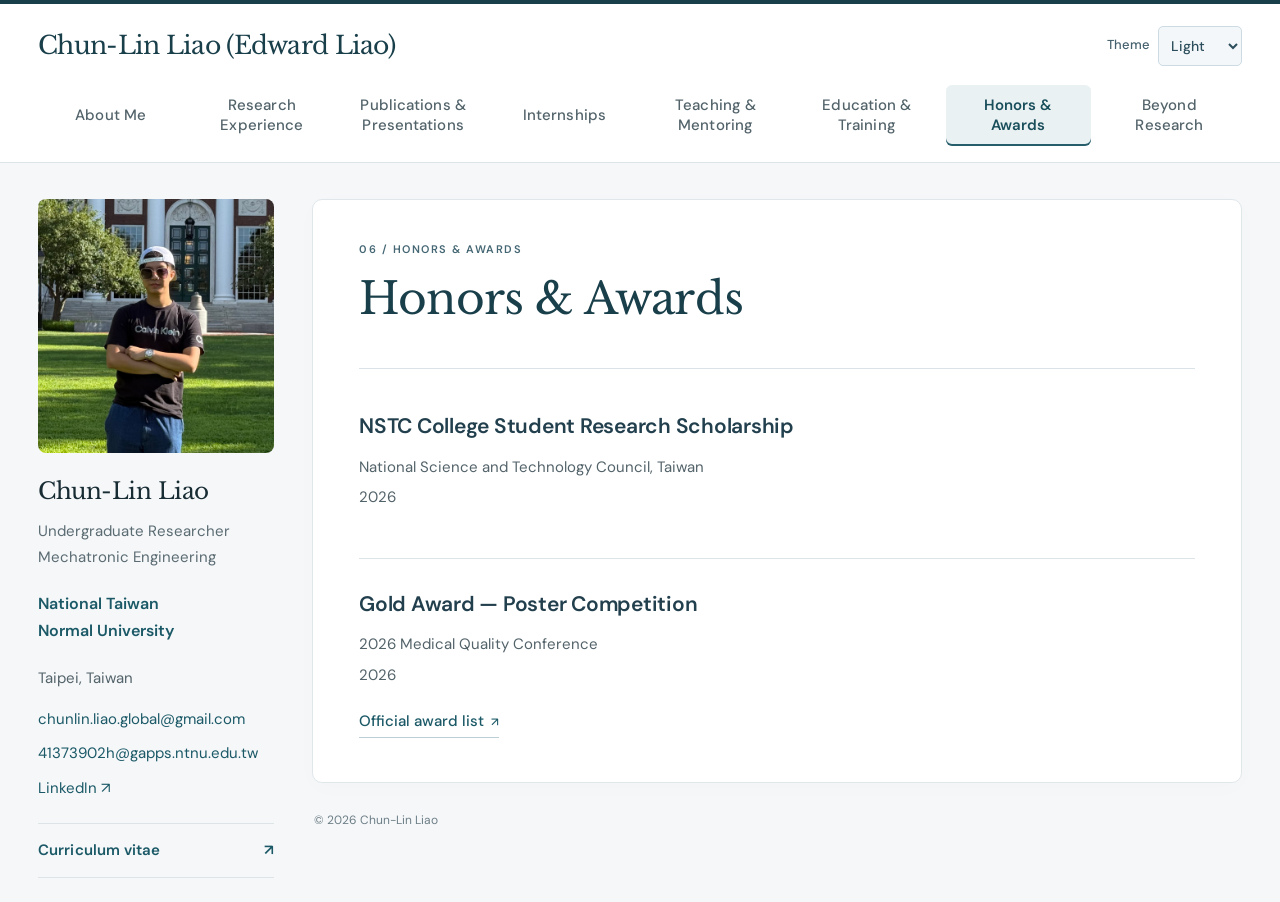
==== commit dc6e2d3e: "Emphasize teaching roles and enlarge portfolio typography" ====
--- a/awards.html
+++ b/awards.html
@@ -1 +1 @@
-<!doctype html><html lang="en"><head><meta charset="utf-8"><meta name="viewport" content="width=device-width, initial-scale=1"><meta name="description" content="Chun-Lin Liao — NTNU undergraduate researcher in trustworthy agentic AI, evidence-grounded decision systems, and Edge AI. Research, publications, teaching, and experience."><meta name="theme-color" content="#193f4a"><title>Honors & Awards | Chun-Lin Liao</title><link rel="icon" href="assets/favicon.svg" type="image/svg+xml"><link rel="stylesheet" href="assets/style.css"><link rel="stylesheet" href="assets/refinements.css"><link rel="stylesheet" href="assets/themes.css?v=6"><link rel="stylesheet" href="assets/navigation.css?v=9"><link rel="stylesheet" href="assets/polish.css?v=9"><script src="assets/theme.js?v=6"></script></head><body class="portfolio page-awards"><a class="skip-link" href="#main">Skip to content</a><header class="masthead"><div class="masthead-inner"><a class="wordmark" href="index.html">Chun-Lin Liao (Edward Liao)</a><button class="menu-toggle" type="button" aria-expanded="false" aria-controls="main-navigation">Menu <span aria-hidden="true">☰</span></button><nav id="main-navigation" aria-label="Main navigation"><a href="index.html">About Me</a><a href="research.html">Research<br>Experience</a><a href="papers.html">Publications &amp;<br>Presentations</a><a href="experience.html">Internships</a><a href="teaching.html">Teaching &amp;<br>Mentoring</a><a href="education.html">Education &amp;<br>Training</a><a href="awards.html" class="active" aria-current="page">Honors &amp;<br>Awards</a><a href="beyond-research.html">Beyond<br>Research</a></nav><label class="theme-control"><span>Theme</span><select aria-label="Color theme" data-theme-picker><option value="light">Light</option><option value="dark">Dark</option></select></label></div></header><div class="layout"><aside class="profile"><div class="portrait-frame"><img class="portrait" src="assets/profile.jpg" alt="Chun-Lin Liao outdoors in front of a university building" width="256" height="260"></div><div class="profile-text"><a class="profile-name" href="index.html">Chun-Lin Liao</a><p>Undergraduate Researcher<br>Mechatronic Engineering</p><p class="affiliation"><a href="https://en.ntnu.edu.tw/aboutus.php" target="_blank" rel="noopener noreferrer">National Taiwan<br>Normal University</a></p><div class="profile-meta"><span>Taipei, Taiwan</span></div><div class="profile-contact"><a href="mailto:chunlin.liao.global@gmail.com">chunlin.liao.global@gmail.com</a><a href="mailto:41373902h@gapps.ntnu.edu.tw">41373902h@gapps.ntnu.edu.tw</a><a href="https://www.linkedin.com/in/chun-lin-liao-755b65386/" target="_blank" rel="noopener noreferrer">LinkedIn ↗</a></div></div><a class="cv-link" href="cv.html" target="_blank">Curriculum vitae <span aria-hidden="true">↗</span></a></aside><main id="main"><div class="reading-pane"><section id="awards" class="topic-section"><div class="page-heading"><p class="eyebrow">06 / HONORS & AWARDS</p><h1>Honors & Awards</h1></div><article class="entry"><div class="entry-top"><h3>NSTC College Student Research Scholarship</h3></div><div class="meta"><span class="meta-line">National Science and Technology Council, Taiwan</span><span class="meta-line date-line">2026</span></div></article><article class="entry"><div class="entry-top"><h3>Gold Award — Poster Competition</h3></div><div class="meta"><span class="meta-line date-line">2026 Medical Quality Conference</span><span class="meta-line date-line">2026</span></div><div class="links"><a href="https://www.6sigmai.org/general-6-1" target="_blank" rel="noopener noreferrer">Official award list <span aria-hidden="true">↗</span></a></div></article></section></div><footer><span>© 2026 Chun-Lin Liao</span></footer></main></div><script src="assets/site.js?v=3"></script></body></html>+<!doctype html><html lang="en"><head><meta charset="utf-8"><meta name="viewport" content="width=device-width, initial-scale=1"><meta name="description" content="Chun-Lin Liao — NTNU undergraduate researcher in trustworthy agentic AI, evidence-grounded decision systems, and Edge AI. Research, publications, teaching, and experience."><meta name="theme-color" content="#193f4a"><title>Honors & Awards | Chun-Lin Liao</title><link rel="icon" href="assets/favicon.svg" type="image/svg+xml"><link rel="stylesheet" href="assets/style.css"><link rel="stylesheet" href="assets/refinements.css"><link rel="stylesheet" href="assets/themes.css?v=6"><link rel="stylesheet" href="assets/navigation.css?v=9"><link rel="stylesheet" href="assets/polish.css?v=11"><script src="assets/theme.js?v=6"></script></head><body class="portfolio page-awards"><a class="skip-link" href="#main">Skip to content</a><header class="masthead"><div class="masthead-inner"><a class="wordmark" href="index.html">Chun-Lin Liao (Edward Liao)</a><button class="menu-toggle" type="button" aria-expanded="false" aria-controls="main-navigation">Menu <span aria-hidden="true">☰</span></button><nav id="main-navigation" aria-label="Main navigation"><a href="index.html">About Me</a><a href="research.html">Research<br>Experience</a><a href="papers.html">Publications &amp;<br>Presentations</a><a href="experience.html">Internships</a><a href="teaching.html">Teaching &amp;<br>Mentoring</a><a href="education.html">Education &amp;<br>Training</a><a href="awards.html" class="active" aria-current="page">Honors &amp;<br>Awards</a><a href="beyond-research.html">Beyond<br>Research</a></nav><label class="theme-control"><span>Theme</span><select aria-label="Color theme" data-theme-picker><option value="light">Light</option><option value="dark">Dark</option></select></label></div></header><div class="layout"><aside class="profile"><div class="portrait-frame"><img class="portrait" src="assets/profile.jpg" alt="Chun-Lin Liao outdoors in front of a university building" width="256" height="260"></div><div class="profile-text"><a class="profile-name" href="index.html">Chun-Lin Liao</a><p>Undergraduate Researcher<br>Mechatronic Engineering</p><p class="affiliation"><a href="https://en.ntnu.edu.tw/aboutus.php" target="_blank" rel="noopener noreferrer">National Taiwan<br>Normal University</a></p><div class="profile-meta"><span>Taipei, Taiwan</span></div><div class="profile-contact"><a href="mailto:chunlin.liao.global@gmail.com">chunlin.liao.global@gmail.com</a><a href="mailto:41373902h@gapps.ntnu.edu.tw">41373902h@gapps.ntnu.edu.tw</a><a href="https://www.linkedin.com/in/chun-lin-liao-755b65386/" target="_blank" rel="noopener noreferrer">LinkedIn ↗</a></div></div><a class="cv-link" href="cv.html" target="_blank">Curriculum vitae <span aria-hidden="true">↗</span></a></aside><main id="main"><div class="reading-pane"><section id="awards" class="topic-section"><div class="page-heading"><p class="eyebrow">06 / HONORS & AWARDS</p><h1>Honors & Awards</h1></div><article class="entry"><div class="entry-top"><h3>NSTC College Student Research Scholarship</h3></div><div class="meta"><span class="meta-line">National Science and Technology Council, Taiwan</span><span class="meta-line date-line">2026</span></div></article><article class="entry"><div class="entry-top"><h3>Gold Award — Poster Competition</h3></div><div class="meta"><span class="meta-line date-line">2026 Medical Quality Conference</span><span class="meta-line date-line">2026</span></div><div class="links"><a href="https://www.6sigmai.org/general-6-1" target="_blank" rel="noopener noreferrer">Official award list <span aria-hidden="true">↗</span></a></div></article></section></div><footer><span>© 2026 Chun-Lin Liao</span></footer></main></div><script src="assets/site.js?v=3"></script></body></html>
--- a/assets/polish.css
+++ b/assets/polish.css
@@ -122,3 +122,38 @@
 
 /* Allow the expanded name to wrap beside the theme selector on small screens. */
 .portfolio .masthead-inner .wordmark{white-space:normal;line-height:1.4}
+
+/* Keep the profile in the document flow instead of following the viewport. */
+.portfolio .profile{position:static;top:auto}
+
+/* Keep entry statuses aligned at the right edge and clarify research hierarchy. */
+.portfolio .entry-top,.portfolio .research-entry-header{display:grid;grid-template-columns:minmax(0,1fr) auto;align-items:start;gap:12px}
+.portfolio .entry-top .tag,.portfolio .research-entry-header .tag{grid-column:2;justify-self:end;margin:0}
+.portfolio .entry h3.research-role{font:700 var(--entry-title-size)/1.5 var(--sans);color:var(--ink);letter-spacing:-.25px;margin:0!important}
+.portfolio .research-topic{font:600 16px/1.65 var(--sans);color:var(--accent);margin:2px 0 0!important}
+html[data-theme="dark"] .portfolio .entry h3.research-role{color:var(--ink)}
+@media(max-width:700px){.portfolio .research-topic{font-size:15px}.portfolio .research-entry-header{flex-wrap:nowrap}}
+
+/* Teaching uses the same role-first hierarchy as research. */
+.portfolio .teaching-entry{margin:0;padding:30px 0;border:0;border-bottom:1px solid var(--line);border-radius:0;background:transparent}
+.portfolio .teaching-entry:last-child{border-bottom:0;padding-bottom:0}
+.portfolio .teaching-entry-header{display:grid;grid-template-columns:minmax(0,1fr) auto;align-items:start;gap:12px;margin-bottom:2px}
+.portfolio .teaching-entry-header .tag{grid-column:2;justify-self:end;margin:0}
+.portfolio .entry h3.teaching-role{font:700 var(--entry-title-size)/1.5 var(--sans);color:var(--ink);letter-spacing:-.25px;margin:0!important}
+.portfolio .teaching-topic{font:600 16px/1.65 var(--sans);color:var(--accent);margin:2px 0 0!important}
+.portfolio .teaching-facts{margin:12px 0 17px}
+.portfolio .teaching-description p{line-height:1.75}
+html[data-theme="dark"] .portfolio .entry h3.teaching-role{color:var(--ink)}
+@media(max-width:700px){.portfolio .teaching-entry{padding:25px 0}.portfolio .teaching-topic{font-size:15px}}
+
+/* Slightly larger type throughout the portfolio while preserving hierarchy. */
+.portfolio{--page-title-size:44px;--entry-title-size:21px;--section-title-size:19px;--metadata-size:15px;font-size:17px}
+.portfolio .masthead-inner nav a{font-size:15px}
+.portfolio .profile-name{font-size:23px}
+.portfolio .profile p,.portfolio .profile-meta,.portfolio .profile-contact,.portfolio .cv-link{font-size:15px}
+.portfolio .profile .affiliation{font-size:16px}
+.portfolio .intro>p:not(.lead):not(.eyebrow){font-size:17px}
+.portfolio .topic-list span,.portfolio .links a,.portfolio summary,.portfolio table{font-size:15px}
+.portfolio .activities strong{font-size:17px}
+.portfolio .activities p{font-size:15px}
+@media(max-width:700px){.portfolio{--page-title-size:34px;--entry-title-size:19px;--section-title-size:18px;--metadata-size:15px;font-size:16px}.portfolio .masthead-inner nav a{font-size:14px}.portfolio .profile p,.portfolio .profile-meta,.portfolio .profile-contact,.portfolio .cv-link{font-size:14px}}
